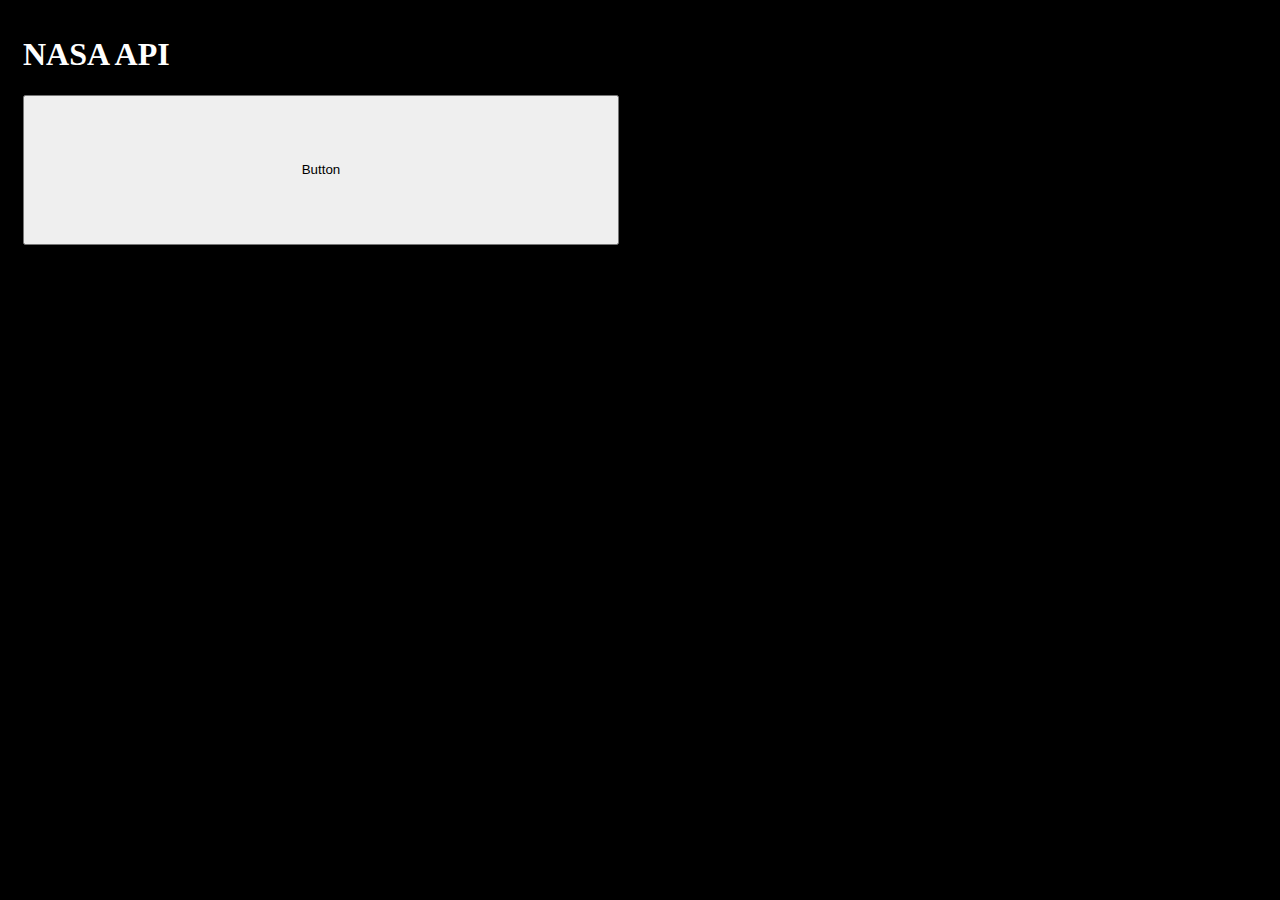
==== public/index.html @ 5fa25d6d "firebase deploy" ====
<!DOCTYPE html>
<html lang="en">
<head>
    <meta charset="UTF-8">
    <meta http-equiv="X-UA-Compatible" content="IE=edge">
    <meta name="viewport" content="width=device-width, initial-scale=1.0">
    <!--BOOTSTRAP-->
    <link href="https://cdn.jsdelivr.net/npm/bootstrap@5.0.1/dist/css/bootstrap.min.css" rel="stylesheet" integrity="sha384-+0n0xVW2eSR5OomGNYDnhzAbDsOXxcvSN1TPprVMTNDbiYZCxYbOOl7+AMvyTG2x" crossorigin="anonymous">
    <!--FONTS USED-->
    <link rel="preconnect" href="https://fonts.gstatic.com">
    <link href="https://fonts.googleapis.com/css2?family=Bebas+Neue&display=swap" rel="stylesheet">
    <!--CSS-->
    <link rel="stylesheet" href="./style.css">
    <title>Astronomy Picture of the Day </title>
    
</head>
<body>
    <h1>
        NASA API
    </h1>
    <div class="d-grid gap">
        <button id="search" type="button">Button</button>
    </div>
    
    <div id="content">
        
    </div>

    <div id="caption">

    </div>
</main>

<script src="./script.js">

</script>

<!-- The core Firebase JS SDK is always required and must be listed first -->
<script src="/__/firebase/8.6.1/firebase-app.js"></script>

<!-- TODO: Add SDKs for Firebase products that you want to use
     https://firebase.google.com/docs/web/setup#available-libraries -->
<script src="/__/firebase/8.6.1/firebase-analytics.js"></script>

<!-- Initialize Firebase -->
<script src="/__/firebase/init.js"></script>
</body>
</html>
---- public/style.css ----
html {
    padding: 15px;
    background-color: black;
}

body{
    background-color: black;
    color: white;

}

#content {
   object-position: center;
   
}

button {
    height: 150px;
    width: 596px;
}
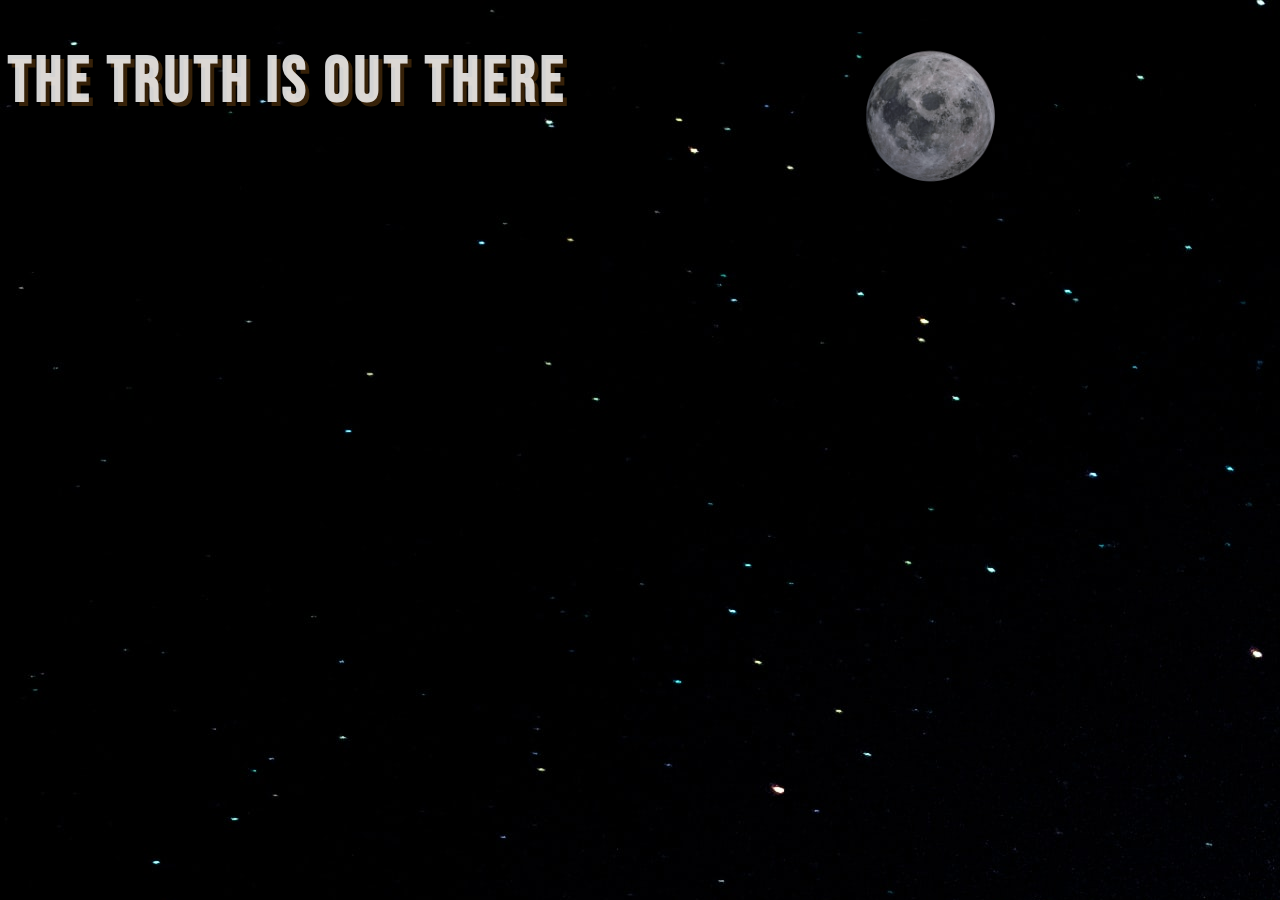
==== commit 4594a4b4: "animated background" ====
--- a/public/index.html
+++ b/public/index.html
@@ -12,23 +12,34 @@
     <!--CSS-->
     <link rel="stylesheet" href="./style.css">
     <title>Astronomy Picture of the Day </title>
-    
 </head>
 <body>
     <h1>
-        NASA API
-    </h1>
-    <div class="d-grid gap">
-        <button id="search" type="button">Button</button>
+        THE TRUTH IS OUT THERE
+   </h1>
+<div class="container">
+    <button id="search" type="button" onClick= "this.style.visibility= 'hidden'" style="background-image: url('./assets/580b585b2edbce24c47b270b.png');">
+    </button>
+</div>
+
+<div class ="container1">
+    <div id="content"> 
     </div>
-    
-    <div id="content">
-        
+
+    <div id="title">
     </div>
 
     <div id="caption">
+    </div>
 
+    <div id="copywrite">
     </div>
+</div>
+
+
+</div>
+
+</body>    
 </main>
 
 <script src="./script.js">
--- a/public/style.css
+++ b/public/style.css
@@ -1,23 +1,96 @@
 html {
-    padding: 15px;
-    background-color: black;
+	height: 100%;
+	max-height: 600px;
+	width: 1000px;
+	background-color: black;
+	background-image:		
+		url('./assets/kyle-gregory-devaras-QFjSiok61xA-unsplash.jpg');
+	background-repeat: repeat;
+	/* background-position: 
+		100% 100%; */
+	background-size: 
+		100px, 100px,;
+	animation: 120s para infinite linear;
+    overflow-x: hidden;
+	}
+
+@keyframes para {
+	100% {
+		background-position: 
+			-5px 100%;
+		}
+	}
+
+body {
+    
+  background-color: transparent;
+   
 }
 
-body{
-    background-color: black;
-    color: white;
+h1 {
+    font-family: 'Bebas Neue';
+    color: rgba(255, 255, 255, 0.829);
+    letter-spacing: 4px;
+    font-size: 4em;
+    font-weight: bolder;
+    text-shadow: 4px 4px rgba(102, 62, 16, 0.527);
+}
+
+.container {
+    object-position: center;
+    margin-left: 849px;
+    margin-top: -660px;
+    
+}
+
+button {
+    margin-top: 540px;
+    height: 150px;
+    width: 196px;
 
 }
 
-#content {
-   object-position: center;
-   
+#search {
+    border: transparent;
+    background-repeat: no-repeat;
+    background-size: contain;
+    background-color: transparent;
+    opacity: 0.75;
+
 }
 
-button {
-    height: 150px;
-    width: 596px;
+.container1{
+    background-color: rgba(0, 0, 0, 0.644);
+    width: 50%;
+    text-align: center;
+    margin-left: 29em;
+}
+
+
+#content {
+   margin-left: 56px;
+}
+
+#title {
+    font-size: 1rem;
+    color: white;
+}
+
+#caption {
+    color: white;
+}
+
+
+#copywrite {
+    font-size: 1rem;
+    color: white;
 }
 
 
 
+
+
+
+
+
+
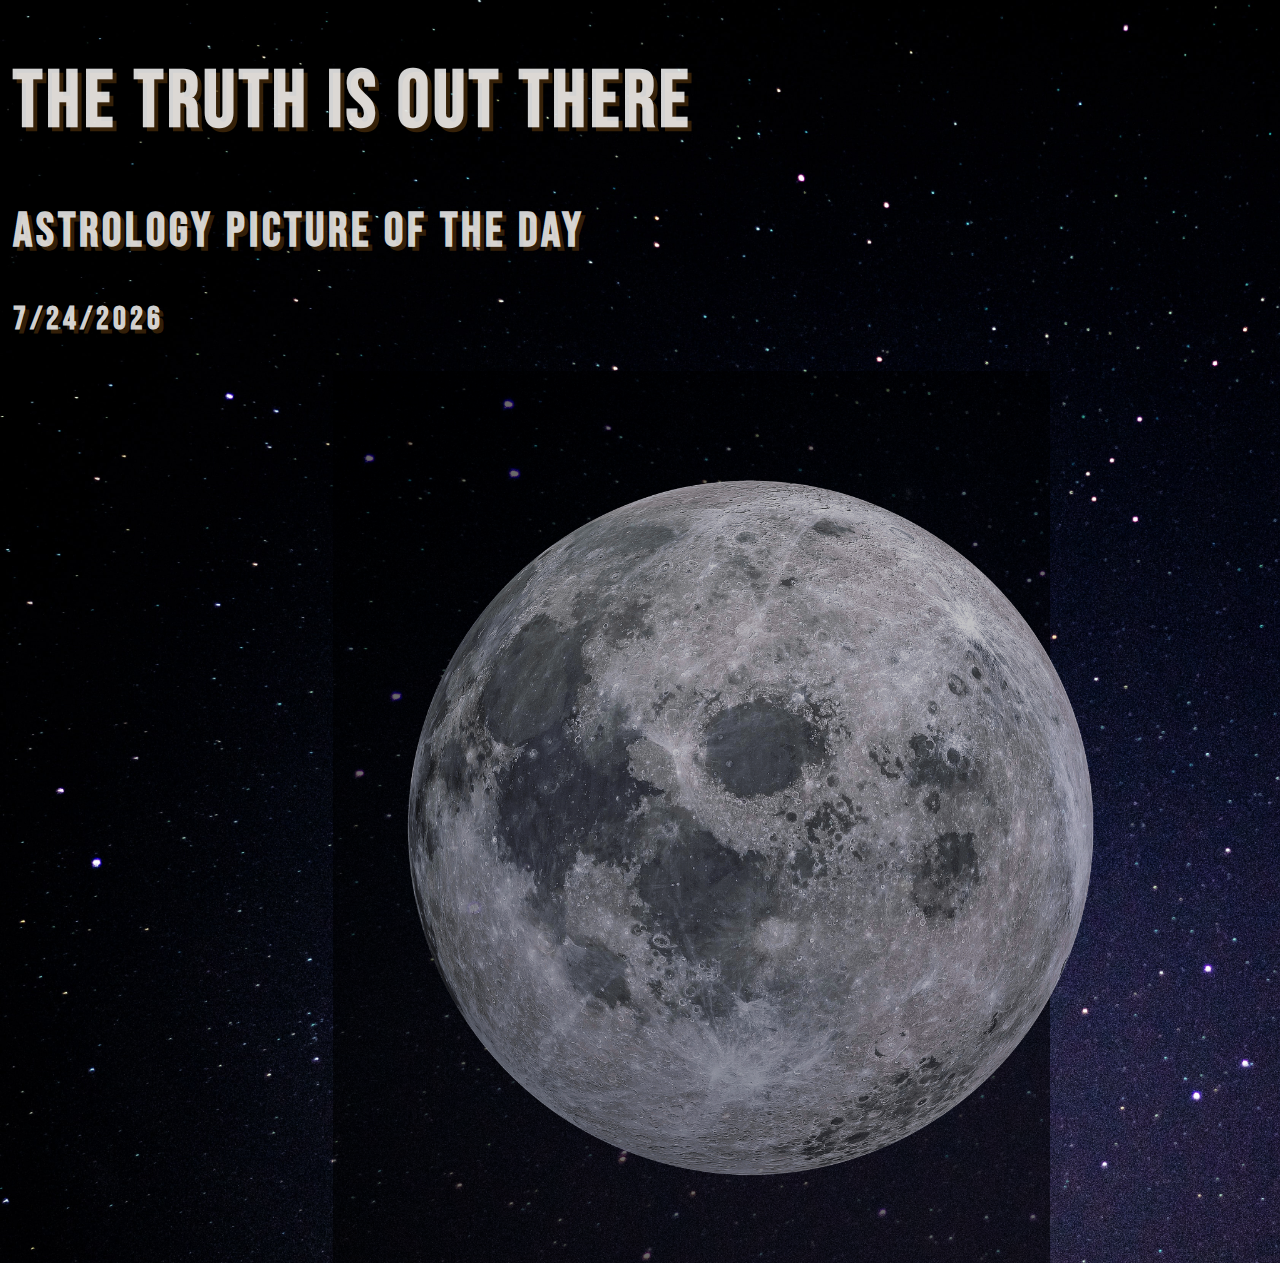
==== commit d091ba0b: "turn in push" ====
--- a/public/index.html
+++ b/public/index.html
@@ -9,31 +9,43 @@
     <!--FONTS USED-->
     <link rel="preconnect" href="https://fonts.gstatic.com">
     <link href="https://fonts.googleapis.com/css2?family=Bebas+Neue&display=swap" rel="stylesheet">
+    <link rel="preconnect" href="https://fonts.gstatic.com">
+    <link href="https://fonts.googleapis.com/css2?family=Oswald:wght@200&display=swap" rel="stylesheet">
     <!--CSS-->
     <link rel="stylesheet" href="./style.css">
     <title>Astronomy Picture of the Day </title>
 </head>
 <body>
-    <h1>
-        THE TRUTH IS OUT THERE
-   </h1>
-<div class="container">
-    <button id="search" type="button" onClick= "this.style.visibility= 'hidden'" style="background-image: url('./assets/580b585b2edbce24c47b270b.png');">
-    </button>
-</div>
+<h1>
+  THE TRUTH IS OUT THERE
+</h1>
 
-<div class ="container1">
+<h2>
+  ASTROLOGY PICTURE OF THE DAY
+</h2>
+
+
+<p>
+    <script> document.write(new Date().toLocaleDateString()); </script>
+</p>
+
+
+    
+
+<div class="container-fluid justify-content-center" id="container">
     <div id="content"> 
     </div>
-
+    
     <div id="title">
     </div>
-
+    
     <div id="caption">
     </div>
-
+    
     <div id="copywrite">
     </div>
+<button id="search" type="button" onClick= "this.style.visibility= 'hidden'" style="background-image: url('./assets/580b585b2edbce24c47b270b.png');">
+    </button>
 </div>
 
 
--- a/public/style.css
+++ b/public/style.css
@@ -1,17 +1,18 @@
 html {
-	height: 100%;
-	max-height: 600px;
-	width: 1000px;
+	/* height: 100%; */
+	max-height: 1000px;
+	width: 150vw;
+    background-size: cover;
 	background-color: black;
 	background-image:		
 		url('./assets/kyle-gregory-devaras-QFjSiok61xA-unsplash.jpg');
 	background-repeat: repeat;
 	/* background-position: 
 		100% 100%; */
-	background-size: 
-		100px, 100px,;
 	animation: 120s para infinite linear;
     overflow-x: hidden;
+    
+
 	}
 
 @keyframes para {
@@ -22,7 +23,7 @@
 	}
 
 body {
-    
+  margin: 1vw;  
   background-color: transparent;
    
 }
@@ -31,22 +32,39 @@
     font-family: 'Bebas Neue';
     color: rgba(255, 255, 255, 0.829);
     letter-spacing: 4px;
-    font-size: 4em;
+    font-size: 5em;
     font-weight: bolder;
     text-shadow: 4px 4px rgba(102, 62, 16, 0.527);
 }
 
-.container {
-    object-position: center;
-    margin-left: 849px;
-    margin-top: -660px;
-    
+h2 {
+    font-family: 'Bebas Neue';
+    color: rgba(255, 255, 255, 0.829);
+    letter-spacing: 4px;
+    font-size: 3em;
+    font-weight: bolder;
+    text-shadow: 4px 4px rgba(102, 62, 16, 0.527);
 }
 
+
+p {
+    font-family: 'Bebas Neue';
+    color: rgba(255, 255, 255, 0.829);
+    letter-spacing: 4px;
+    font-size: 2em;
+    font-weight: bolder;
+    text-shadow: 4px 4px rgba(102, 62, 16, 0.527);
+   
+}
+
+
+
+
 button {
-    margin-top: 540px;
-    height: 150px;
-    width: 196px;
+    margin: 2vw;
+    
+    height: 89vh;
+    width: 156vw;
 
 }
 
@@ -59,25 +77,30 @@
 
 }
 
-.container1{
-    background-color: rgba(0, 0, 0, 0.644);
-    width: 50%;
-    text-align: center;
-    margin-left: 29em;
+#container {
+    margin-left: 25vw;
+    background-color: rgba(0, 0, 0, 0.589);
+    width: 56vw;
+   
 }
 
 
 #content {
-   margin-left: 56px;
+   margin-left: 6vw;
+   padding: 20px;
+
 }
 
 #title {
-    font-size: 1rem;
+    font-family: 'Oswald', sans-serif;
+    font-weight: 700;
+    font-size: 4em;
     color: white;
 }
 
 #caption {
     color: white;
+    text-align: left;
 }
 
 
